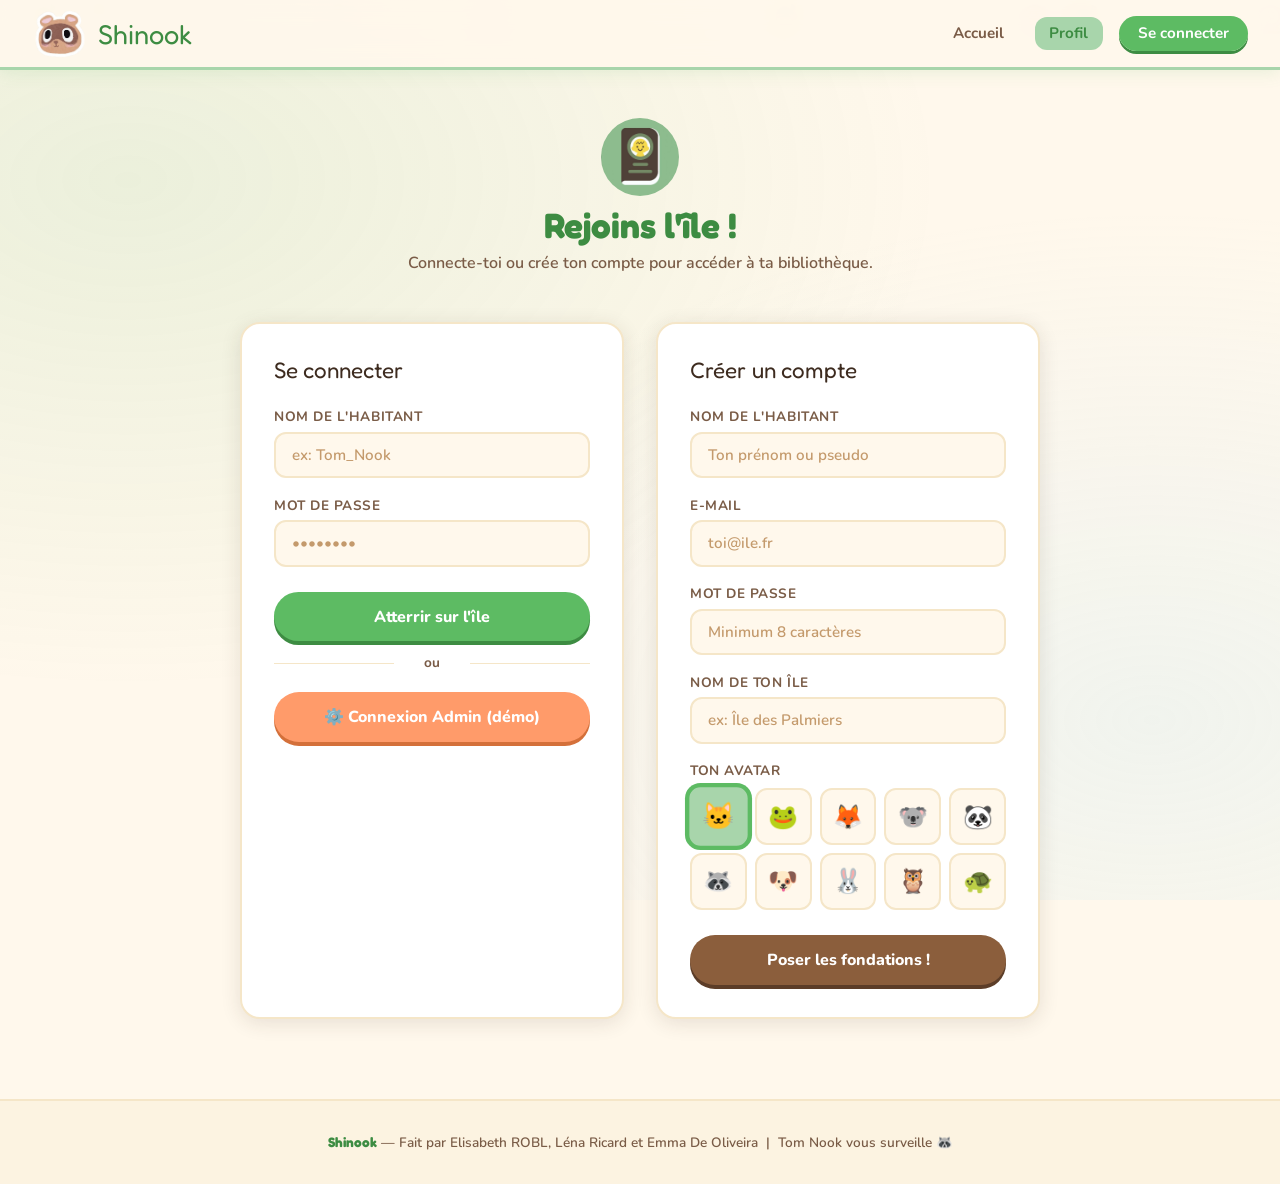
==== public/profile.html @ 112c3295 "feat(profil): profil front" ====
﻿<!DOCTYPE html>
<html lang="fr">
<head>
<meta charset="UTF-8">
<meta name="viewport" content="width=device-width, initial-scale=1.0">
<title>Shinook – Profil & Connexion</title>
<link href="https://fonts.googleapis.com/css2?family=Nunito:wght@400;600;700;800;900&family=Fredoka+One&display=swap" rel="stylesheet">
<link rel="stylesheet" href="css/profile.css">
</head>
<body>

<div class="leaf-bg" id="leafBg"></div>

<!-- ── NAVBAR ── -->
<nav>
  <a href="index.html" class="nav-logo">
    <img src="icons/Shinook.png" alt="Shinook" class="logo">
    Shinook
  </a>
  <ul class="nav-links">
    <li><a href="index.html">Accueil</a></li>
    <li><a href="profile.html" class="active">Profil</a></li>
    <li id="navAuthBtn"><a href="#" class="btn-nav" onclick="showLogin()">Se connecter</a></li>
  </ul>
</nav>

<!-- ── PAGE CONTENT ── -->
<div class="page-wrap">

  <!-- ═══ AUTH VIEW ═══ -->
  <div id="authView">
    <div class="auth-header">
      <img src="icons/profil.jpg" alt="Profil" class="welcome-emoji">
      <h1>Rejoins l'île !</h1>
      <p>Connecte-toi ou crée ton compte pour accéder à ta bibliothèque.</p>
    </div>
    <div class="auth-container">

      <!-- LOGIN -->
      <div class="auth-card">
        <div class="auth-card-title">Se connecter</div>
        <div class="form-group">
          <label>Nom de l'habitant</label>
          <input type="text" id="loginUser" placeholder="ex: Tom_Nook">
        </div>
        <div class="form-group">
          <label>Mot de passe</label>
          <input type="password" id="loginPass" placeholder="••••••••">
        </div>
        <button class="btn-full" onclick="doLogin()">Atterrir sur l'île</button>
        <div class="form-divider">ou</div>
        <button class="btn-full" style="background:var(--accent);box-shadow:0 4px 0 #d4703a;" onclick="doLogin('admin')">⚙️ Connexion Admin (démo)</button>
      </div>

      <!-- REGISTER -->
      <div class="auth-card" style="animation-delay:0.1s">
        <div class="auth-card-title">Créer un compte</div>
        <div class="form-group">
          <label>Nom de l'habitant</label>
          <input type="text" id="regName" placeholder="Ton prénom ou pseudo">
        </div>
        <div class="form-group">
          <label>E-mail</label>
          <input type="email" id="regEmail" placeholder="toi@ile.fr">
        </div>
        <div class="form-group">
          <label>Mot de passe</label>
          <input type="password" id="regPass" placeholder="Minimum 8 caractères">
        </div>
        <div class="form-group">
          <label>Nom de ton île</label>
          <input type="text" id="regIsland" placeholder="ex: Île des Palmiers">
        </div>
        <div class="form-group">
          <label>Ton avatar</label>
          <div class="avatar-selector" id="avatarSelector">
            <div class="avatar-opt selected" data-avatar="🐱">🐱</div>
            <div class="avatar-opt" data-avatar="🐸">🐸</div>
            <div class="avatar-opt" data-avatar="🦊">🦊</div>
            <div class="avatar-opt" data-avatar="🐨">🐨</div>
            <div class="avatar-opt" data-avatar="🐼">🐼</div>
            <div class="avatar-opt" data-avatar="🦝">🦝</div>
            <div class="avatar-opt" data-avatar="🐶">🐶</div>
            <div class="avatar-opt" data-avatar="🐰">🐰</div>
            <div class="avatar-opt" data-avatar="🦉">🦉</div>
            <div class="avatar-opt" data-avatar="🐢">🐢</div>
          </div>
        </div>
        <button class="btn-full" style="background:var(--brown);box-shadow:0 4px 0 #5c3d28;" onclick="doRegister()">Poser les fondations !</button>
      </div>

    </div>
  </div>

  <!-- ═══ PROFILE VIEW ═══ -->
  <div id="profileView">

    <!-- Profile Banner -->
    <div class="profile-banner">
      <div class="profile-avatar" id="pAvatar">🐱</div>
      <div class="profile-info">
        <div class="p-name" id="pName">Habitant</div>
        <div class="p-island">🏝️ <span id="pIsland">Île Mystérieuse</span></div>
        <div class="p-role" id="pRole">🌿 Habitant</div>
      </div>
      <div class="profile-stats" id="pStats"></div>
      <button class="logout-btn" onclick="doLogout()">👋 Quitter l'île</button>
    </div>

    <!-- My Library -->
    <div class="section-header">
      <div class="section-title">🎮 Ma bibliothèque</div>
      <a href="index.html" style="padding:0.5rem 1.2rem;background:var(--green);color:white;border-radius:50px;text-decoration:none;font-weight:800;font-size:0.85rem;box-shadow:0 3px 0 var(--green-dark);transition:all 0.2s;" onmouseover="this.style.transform='translateY(-2px)'" onmouseout="this.style.transform=''">+ Ajouter des jeux</a>
    </div>

    <div class="library-grid" id="libraryGrid"></div>

  </div>

</div>

<!-- ── EDIT MODAL ── -->
<div class="modal-overlay" id="editOverlay">
  <div class="modal">
    <div class="modal-head">
      <h2>✏️ Modifier l'entrée</h2>
      <button class="modal-close-btn" onclick="closeEdit()">✕</button>
    </div>
    <div class="modal-form">
      <div class="form-group">
        <label>Temps de jeu (h)</label>
        <input type="number" id="editPlaytime" min="0" max="9999" placeholder="42">
      </div>
      <div class="form-group">
        <label>Genre du personnage</label>
        <select id="editGender">
          <option value="🧑 Neutre">🧑 Neutre</option>
          <option value="👦 Masculin">👦 Masculin</option>
          <option value="👧 Féminin">👧 Féminin</option>
          <option value="🤖 Robot">🤖 Robot</option>
        </select>
      </div>
      <div class="form-group">
        <label>Notes perso</label>
        <input type="text" id="editNotes" placeholder="Mon jeu préféré !">
      </div>
      <button class="btn-full" onclick="saveEdit()">💾 Sauvegarder</button>
    </div>
  </div>
</div>

<div class="toast" id="toast"></div>

<footer>
  <strong>Shinook</strong> — Fait par Elisabeth ROBL, Léna Ricard et Emma De Oliveira &nbsp;|&nbsp; Tom Nook vous surveille 🦝
</footer>

<script>
/* ── LEAF BACKGROUND ── */
const leafBg = document.getElementById('leafBg');
const leafStickers = [
  'stickers/ballon.png',
  'stickers/objet.png',
  'stickers/fossile.png',
  'stickers/cloquettes.png',
];
for (let i = 0; i < 15; i++) {
  const s = document.createElement('img');
  s.className = 'leaf-sticker';
  const stickerSrc = leafStickers[Math.floor(Math.random() * leafStickers.length)];
  s.src = stickerSrc;
  if (stickerSrc.includes('ballon.png')) {
    s.classList.add('no-rotate');
  }
  s.alt = '';
  s.setAttribute('aria-hidden', 'true');
  s.style.left = Math.random() * 100 + '%';
  s.style.animationDuration = (8 + Math.random() * 14) + 's';
  s.style.animationDelay = (Math.random() * 12) + 's';
  s.style.width = (20 + Math.random() * 24) + 'px';
  leafBg.appendChild(s);
}

/* ── DATA ── */
const GAMES_DATA = {
  1: { title: 'Forêt des Origines', genre: 'RPG', emoji: '🌿', trophies: [
    { icon: '🌱', name: 'Premier Pas' }, { icon: '🍄', name: 'Cueilleur Pro' },
    { icon: '🦌', name: 'Ami des Bêtes' }, { icon: '✨', name: 'Magie Verte' },
  ]},
  5: { title: 'Pirates du Lagon', genre: 'Aventure', emoji: '⚓', trophies: [
    { icon: '⚓', name: 'Premier Mousse' }, { icon: '🦜', name: 'Ami du Perroquet' },
    { icon: '💰', name: 'Richesse des Mers' }, { icon: '🗺️', name: 'Cartographe' }, { icon: '🏴‍☠️', name: 'Capitaine' },
  ]},
};

/* ── SESSION STATE ── */
let currentUser = null;
let editingGameId = null;

const MOCK_USERS = {
  player: {
    name: 'Nook Junior',
    island: 'Île des Érables',
    avatar: '🦝',
    role: 'Habitant',
    library: {
      1: { playtime: randomHours(), addedDate: randomDate(), gender: '🧑 Neutre', notes: 'Super ambiance !', earnedTrophies: [0, 1] },
      5: { playtime: randomHours(), addedDate: randomDate(), gender: '👦 Masculin', notes: 'J\'adore ce jeu', earnedTrophies: [0, 2, 4] },
    }
  },
  admin: {
    name: 'Tom Raton',
    island: 'Nook Inc. HQ',
    avatar: '🦝',
    role: 'Administrateur',
    library: {
      1: { playtime: randomHours(), addedDate: randomDate(), gender: '🧑 Neutre', notes: '', earnedTrophies: [0, 1, 2, 3] },
    }
  }
};

function randomHours() { return Math.floor(Math.random() * 300) + 5; }
function randomDate() {
  const d = new Date(Date.now() - Math.random() * 1000 * 60 * 60 * 24 * 400);
  return d.toLocaleDateString('fr-FR');
}
function randomDeathDate() {
  const d = new Date(Date.now() - Math.random() * 1000 * 60 * 60 * 24 * 200);
  return d.toLocaleDateString('fr-FR');
}

/* ── AUTH LOGIC ── */
function doLogin(type = 'player') {
  const user = type === 'admin' ? MOCK_USERS.admin : MOCK_USERS.player;
  currentUser = JSON.parse(JSON.stringify(user)); // deep clone
  showProfile();
  showToast('🌿 Bienvenue sur l\'île, ' + currentUser.name + ' !', 'success');
}

function doRegister() {
  const name = document.getElementById('regName').value.trim();
  const email = document.getElementById('regEmail').value.trim();
  const pass = document.getElementById('regPass').value;
  const island = document.getElementById('regIsland').value.trim();
  const avatar = document.querySelector('.avatar-opt.selected')?.dataset.avatar || '🐱';

  if (!name || !email || !pass || !island) {
    showToast('⚠️ Remplis tous les champs !', '');
    return;
  }
  if (pass.length < 8) {
    showToast('⚠️ Mot de passe trop court (min 8 car.) !', '');
    return;
  }

  currentUser = {
    name, island, avatar, role: 'Habitant', library: {}
  };
  showProfile();
  showToast('🏠 Compte créé ! Bienvenue sur l\'île, ' + name + ' !', 'success');
}

function doLogout() {
  currentUser = null;
  document.getElementById('profileView').style.display = 'none';
  document.getElementById('authView').style.display = 'block';
  document.getElementById('navAuthBtn').innerHTML = '<a href="#" class="btn-nav" onclick="showLogin()">Se connecter</a>';
  showToast('👋 À bientôt sur l\'île !', '');
}

function showLogin() {
  document.getElementById('authView').style.display = 'block';
  document.getElementById('profileView').style.display = 'none';
}

/* ── AVATAR SELECTOR ── */
document.getElementById('avatarSelector').querySelectorAll('.avatar-opt').forEach(opt => {
  opt.addEventListener('click', () => {
    document.querySelectorAll('.avatar-opt').forEach(o => o.classList.remove('selected'));
    opt.classList.add('selected');
  });
});

/* ── RENDER PROFILE ── */
function showProfile() {
  document.getElementById('authView').style.display = 'none';
  document.getElementById('profileView').style.display = 'block';

  document.getElementById('pAvatar').textContent = currentUser.avatar;
  document.getElementById('pName').textContent = currentUser.name;
  document.getElementById('pIsland').textContent = currentUser.island;
  document.getElementById('pRole').innerHTML = (currentUser.role === 'Administrateur' ? '⚙️' : '🌿') + ' ' + currentUser.role;

  const libCount = Object.keys(currentUser.library).length;
  const totalHours = Object.values(currentUser.library).reduce((a, b) => a + (b.playtime || 0), 0);
  const totalTrophies = Object.values(currentUser.library).reduce((a, b) => a + (b.earnedTrophies?.length || 0), 0);

  document.getElementById('pStats').innerHTML = `
    <div class="p-stat"><div class="sv">${libCount}</div><div class="sl">Jeux</div></div>
    <div class="p-stat"><div class="sv">${totalHours}h</div><div class="sl">Jeu total</div></div>
    <div class="p-stat"><div class="sv">${totalTrophies}</div><div class="sl">Trophées</div></div>
  `;

  // Update nav
  document.getElementById('navAuthBtn').innerHTML = `<a href="profile.html" class="active" style="color:var(--green-dark)!important;font-weight:800!important;">${currentUser.avatar} ${currentUser.name}</a>`;

  renderLibrary();
}

/* ── RENDER LIBRARY ── */
function renderLibrary() {
  const grid = document.getElementById('libraryGrid');
  const lib = currentUser.library;
  const keys = Object.keys(lib);

  if (!keys.length) {
    grid.innerHTML = `
      <div class="empty-lib">
        <span class="e-emoji">🏝️</span>
        <h3>Ta bibliothèque est vide !</h3>
        <p>Explore l'accueil et ajoute des jeux à ta collection.</p>
        <a href="index.html">🎮 Découvrir les jeux →</a>
      </div>`;
    return;
  }

  grid.innerHTML = '';
  keys.forEach((gid, idx) => {
    const entry = lib[gid];
    const game = GAMES_DATA[gid];
    if (!game) return;
    const deathDate = randomDeathDate();

    const trophiesHTML = game.trophies.map((t, i) => {
      const earned = entry.earnedTrophies?.includes(i);
      return `<span class="lib-trophy${earned ? '' : ' locked'}">${t.icon} ${t.name}</span>`;
    }).join('');

    const card = document.createElement('div');
    card.className = 'lib-card';
    card.style.animationDelay = (idx * 0.07) + 's';
    card.innerHTML = `
      <div class="lib-card-top">
        <div class="lib-emoji">${game.emoji}</div>
        <div class="lib-info">
          <div class="lib-title">${game.title}</div>
          <div class="lib-genre">${game.genre} · ${entry.gender}</div>
        </div>
      </div>
      <div class="lib-card-meta">
        <div class="lib-meta-item"><div class="mv">${entry.playtime}h</div><div class="ml">Temps</div></div>
        <div class="lib-meta-item"><div class="mv">${entry.addedDate}</div><div class="ml">Ajouté le</div></div>
        <div class="lib-meta-item"><div class="mv" title="${entry.notes || '—'}">${entry.notes ? '📝' : '—'}</div><div class="ml">Notes</div></div>
      </div>
      <div class="lib-trophies">${trophiesHTML}</div>
      <span class="death-badge">💀 Dernière mort : ${deathDate}</span>
      <div class="lib-actions">
        <button class="lib-btn lib-btn-edit" onclick="openEdit(${gid})">✏️ Modifier</button>
        <button class="lib-btn lib-btn-del" onclick="removeGame(${gid})">🗑️ Retirer</button>
      </div>`;
    grid.appendChild(card);
  });
}

/* ── EDIT MODAL ── */
function openEdit(gid) {
  editingGameId = gid;
  const entry = currentUser.library[gid];
  document.getElementById('editPlaytime').value = entry.playtime;
  document.getElementById('editGender').value = entry.gender;
  document.getElementById('editNotes').value = entry.notes || '';
  document.getElementById('editOverlay').classList.add('open');
  document.body.style.overflow = 'hidden';
}

function closeEdit() {
  document.getElementById('editOverlay').classList.remove('open');
  document.body.style.overflow = '';
  editingGameId = null;
}

function saveEdit() {
  const entry = currentUser.library[editingGameId];
  entry.playtime = parseInt(document.getElementById('editPlaytime').value) || entry.playtime;
  entry.gender = document.getElementById('editGender').value;
  entry.notes = document.getElementById('editNotes').value;
  closeEdit();
  renderLibrary();
  showProfile();
  showToast('✅ Modifications sauvegardées !', 'success');
}

function removeGame(gid) {
  if (!confirm('Retirer ce jeu de ta bibliothèque ?')) return;
  delete currentUser.library[gid];
  renderLibrary();
  showProfile();
  showToast('🗑️ Jeu retiré de ta bibliothèque.', '');
}

document.getElementById('editOverlay').addEventListener('click', e => {
  if (e.target === document.getElementById('editOverlay')) closeEdit();
});
document.addEventListener('keydown', e => { if (e.key === 'Escape') closeEdit(); });

/* ── TOAST ── */
function showToast(msg, type = '') {
  const t = document.getElementById('toast');
  t.textContent = msg;
  t.className = 'toast show ' + type;
  setTimeout(() => t.className = 'toast', 2800);
}

/* ── INIT ── */
document.getElementById('authView').style.display = 'block';
document.getElementById('profileView').style.display = 'none';
</script>
</body>
</html>
---- public/css/profile.css ----
﻿:root {
    --green: #5DBB63;
    --green-dark: #3d8c42;
    --green-light: #a8d5ab;
    --cream: #FFF8EC;
    --sand: #F5E6C8;
    --brown: #8B5E3C;
    --brown-light: #C49A6C;
    --sky: #B8E4F9;
    --sky-dark: #7DC4E8;
    --accent: #FF9B6A;
    --accent2: #FFD166;
    --text: #3D2B1F;
    --text-light: #7A5C47;
    --white: #FFFFFF;
    --shadow: 0 4px 20px rgba(61,43,31,0.12);
    --shadow-hover: 0 8px 30px rgba(61,43,31,0.18);
    --radius: 20px;
    --radius-sm: 12px;
  }

  * { margin: 0; padding: 0; box-sizing: border-box; }

  body {
    font-family: 'Nunito', sans-serif;
    background-color: var(--cream);
    color: var(--text);
    min-height: 100vh;
    overflow-x: hidden;
  }

  body::before {
    content: '';
    position: fixed;
    inset: 0;
    background:
      radial-gradient(ellipse at 10% 20%, rgba(93,187,99,0.12) 0%, transparent 50%),
      radial-gradient(ellipse at 90% 80%, rgba(184,228,249,0.2) 0%, transparent 50%);
    pointer-events: none;
    z-index: 0;
  }

  .leaf-bg { position: fixed; inset: 0; pointer-events: none; z-index: 0; overflow: hidden; }
  .leaf-bg .leaf-sticker {
    position: absolute; width: 32px; height: auto; opacity: 0.1;
    animation: leafFloat linear infinite;
    object-fit: contain;
  }
  .leaf-bg .leaf-sticker.no-rotate {
    animation-name: leafFloatNoRotate;
  }
  @keyframes leafFloat {
    0% { transform: translateY(100vh) rotate(0deg); opacity: 0; }
    10% { opacity: 0.1; }
    90% { opacity: 0.1; }
    100% { transform: translateY(-10vh) rotate(360deg); opacity: 0; }
  }
  @keyframes leafFloatNoRotate {
    0% { transform: translateY(100vh); opacity: 0; }
    10% { opacity: 0.1; }
    90% { opacity: 0.1; }
    100% { transform: translateY(-10vh); opacity: 0; }
  }

  /* ── NAVBAR ── */
  nav {
    position: sticky; top: 0; z-index: 100;
    background: rgba(255,248,236,0.92);
    backdrop-filter: blur(12px);
    border-bottom: 3px solid var(--green-light);
    padding: 0 2rem; height: 70px;
    display: flex; align-items: center; justify-content: space-between;
    box-shadow: 0 2px 16px rgba(93,187,99,0.15);
  }
  .nav-logo {
    display: flex; align-items: center; gap: 0.6rem;
    font-family: 'Fredoka One', cursive; font-size: 1.7rem;
    color: var(--green-dark); text-decoration: none;
  }
  .nav-logo .logo {
    width: 56px;
    height: 56px;
    display: block;
    object-fit: contain;
  }

  .nav-links { display: flex; align-items: center; gap: 1rem; list-style: none; }
  .nav-links a {
    font-weight: 700; color: var(--text-light); text-decoration: none;
    padding: 0.4rem 0.9rem; border-radius: var(--radius-sm);
    transition: all 0.2s; font-size: 0.95rem;
  }
  .nav-links a:hover, .nav-links a.active { background: var(--green-light); color: var(--green-dark); }
  .btn-nav {
    background: var(--green); color: white !important;
    border-radius: 50px !important; padding: 0.45rem 1.2rem !important;
    box-shadow: 0 3px 0 var(--green-dark); transition: all 0.15s !important;
  }
  .btn-nav:hover { background: var(--green-dark) !important; transform: translateY(-2px); box-shadow: 0 5px 0 #2d6630 !important; }

  /* ── MAIN WRAPPER ── */
  .page-wrap { position: relative; z-index: 1; max-width: 1000px; margin: 0 auto; padding: 3rem 2rem 5rem; }

  /* ── AUTH PANELS ── */
  .auth-container {
    display: grid;
    grid-template-columns: 1fr 1fr;
    gap: 2rem;
    max-width: 800px;
    margin: 0 auto;
  }
  @media (max-width: 640px) { .auth-container { grid-template-columns: 1fr; } }

  .auth-header {
    text-align: center;
    margin-bottom: 3rem;
    animation: fadeDown 0.6s ease both;
  }
  .auth-header .welcome-emoji {
    width: 78px;
    height: 78px;
    display: block;
    margin: 0 auto 0.5rem;
    object-fit: cover;
    border-radius: 50%;
    animation: bounce 2s ease-in-out infinite;
  }
  @keyframes bounce { 0%,100%{transform:translateY(0)} 50%{transform:translateY(-8px)} }
  .auth-header h1 { font-family: 'Fredoka One', cursive; font-size: 2.2rem; color: var(--green-dark); margin-bottom: 0.4rem; }
  .auth-header p { color: var(--text-light); font-weight: 600; font-size: 1rem; }

  @keyframes fadeDown {
    from { opacity: 0; transform: translateY(-16px); }
    to { opacity: 1; transform: translateY(0); }
  }

  .auth-card {
    background: white;
    border-radius: var(--radius);
    padding: 2rem;
    box-shadow: var(--shadow);
    border: 2.5px solid var(--sand);
    animation: cardIn 0.5s ease both;
    transition: border-color 0.25s;
  }
  .auth-card:hover { border-color: var(--green-light); }
  @keyframes cardIn {
    from { opacity: 0; transform: translateY(20px) scale(0.97); }
    to { opacity: 1; transform: translateY(0) scale(1); }
  }
  .auth-card:last-child { animation-delay: 0.1s; }

  .auth-card-title {
    font-family: 'Fredoka One', cursive;
    font-size: 1.4rem;
    color: var(--text);
    margin-bottom: 1.5rem;
    display: flex;
    align-items: center;
    gap: 0.5rem;
  }

  .form-group { margin-bottom: 1.1rem; }
  .form-group label {
    display: block;
    font-weight: 700;
    font-size: 0.85rem;
    color: var(--text-light);
    margin-bottom: 0.35rem;
    text-transform: uppercase;
    letter-spacing: 0.04em;
  }
  .form-group input, .form-group select {
    width: 100%;
    padding: 0.7rem 1rem;
    border: 2.5px solid var(--sand);
    border-radius: var(--radius-sm);
    background: var(--cream);
    font-family: 'Nunito', sans-serif;
    font-size: 0.95rem;
    font-weight: 600;
    color: var(--text);
    outline: none;
    transition: border-color 0.2s, box-shadow 0.2s;
    appearance: none;
  }
  .form-group input:focus, .form-group select:focus {
    border-color: var(--green);
    box-shadow: 0 0 0 3px rgba(93,187,99,0.2);
    background: white;
  }
  .form-group input::placeholder { color: var(--brown-light); }

  .avatar-selector {
    display: grid;
    grid-template-columns: repeat(5, 1fr);
    gap: 0.5rem;
    margin-top: 0.5rem;
  }
  .avatar-opt {
    aspect-ratio: 1;
    display: flex;
    align-items: center;
    justify-content: center;
    font-size: 1.5rem;
    background: var(--cream);
    border: 2.5px solid var(--sand);
    border-radius: var(--radius-sm);
    cursor: pointer;
    transition: all 0.15s;
  }
  .avatar-opt:hover { background: var(--green-light); border-color: var(--green); transform: scale(1.1); }
  .avatar-opt.selected { background: var(--green-light); border-color: var(--green); box-shadow: 0 0 0 2px var(--green); transform: scale(1.1); }

  .btn-full {
    width: 100%;
    padding: 0.85rem 1.5rem;
    background: var(--green);
    color: white;
    border: none;
    border-radius: 50px;
    font-family: 'Nunito', sans-serif;
    font-weight: 800;
    font-size: 1rem;
    cursor: pointer;
    box-shadow: 0 4px 0 var(--green-dark);
    transition: all 0.15s;
    margin-top: 0.5rem;
  }
  .btn-full:hover { background: var(--green-dark); transform: translateY(-2px); box-shadow: 0 6px 0 #2d6630; }
  .btn-full:active { transform: translateY(2px); box-shadow: 0 2px 0 var(--green-dark); }

  .form-divider {
    text-align: center;
    color: var(--text-light);
    font-size: 0.85rem;
    font-weight: 700;
    margin: 0.75rem 0;
    position: relative;
  }
  .form-divider::before, .form-divider::after {
    content: '';
    position: absolute;
    top: 50%;
    width: 38%;
    height: 1.5px;
    background: var(--sand);
  }
  .form-divider::before { left: 0; }
  .form-divider::after { right: 0; }

  /* ── PROFILE PAGE ── */
  #profileView { display: none; }

  .profile-banner {
    background: linear-gradient(135deg, var(--green-light) 0%, var(--sky) 60%, var(--sand) 100%);
    border-radius: var(--radius);
    padding: 2rem 2.5rem;
    display: flex;
    align-items: center;
    gap: 2rem;
    margin-bottom: 2rem;
    box-shadow: var(--shadow);
    position: relative;
    overflow: hidden;
    animation: fadeDown 0.5s ease both;
    flex-wrap: wrap;
  }
  .profile-banner::before {
    content: '🌿🍃🌸🍀';
    position: absolute;
    bottom: -10px; right: 20px;
    font-size: 3rem;
    opacity: 0.15;
    letter-spacing: 0.5rem;
  }

  .profile-avatar {
    width: 90px; height: 90px;
    background: white;
    border-radius: 50%;
    display: flex; align-items: center; justify-content: center;
    font-size: 3rem;
    box-shadow: 0 4px 16px rgba(61,43,31,0.15);
    border: 4px solid white;
    flex-shrink: 0;
  }

  .profile-info { flex: 1; min-width: 200px; }
  .profile-info .p-name {
    font-family: 'Fredoka One', cursive;
    font-size: 2rem;
    color: var(--brown);
    line-height: 1;
    margin-bottom: 0.3rem;
  }
  .profile-info .p-island {
    font-size: 0.9rem;
    color: var(--text-light);
    font-weight: 700;
    margin-bottom: 0.6rem;
  }
  .profile-info .p-role {
    display: inline-flex; align-items: center; gap: 0.4rem;
    padding: 0.2rem 0.8rem;
    background: white;
    border-radius: 50px;
    font-size: 0.8rem;
    font-weight: 800;
    color: var(--brown);
    box-shadow: 0 2px 8px rgba(61,43,31,0.1);
  }

  .profile-stats {
    display: flex;
    gap: 1rem;
    flex-wrap: wrap;
  }
  .p-stat {
    background: white;
    border-radius: var(--radius-sm);
    padding: 0.7rem 1.2rem;
    text-align: center;
    box-shadow: 0 2px 10px rgba(61,43,31,0.08);
    min-width: 80px;
  }
  .p-stat .sv { font-family: 'Fredoka One', cursive; font-size: 1.4rem; color: var(--green-dark); }
  .p-stat .sl { font-size: 0.72rem; color: var(--text-light); font-weight: 700; text-transform: uppercase; }

  .section-header {
    display: flex;
    align-items: center;
    justify-content: space-between;
    margin-bottom: 1.2rem;
    flex-wrap: wrap;
    gap: 0.5rem;
  }
  .section-title {
    font-family: 'Fredoka One', cursive;
    font-size: 1.5rem;
    color: var(--brown);
    display: flex;
    align-items: center;
    gap: 0.5rem;
  }

  /* ── LIBRARY GRID ── */
  .library-grid {
    display: grid;
    grid-template-columns: repeat(auto-fill, minmax(280px, 1fr));
    gap: 1.2rem;
    margin-bottom: 3rem;
  }

  .lib-card {
    background: white;
    border-radius: var(--radius);
    overflow: hidden;
    box-shadow: var(--shadow);
    border: 2.5px solid var(--sand);
    transition: transform 0.2s, box-shadow 0.2s;
    animation: cardIn 0.4s ease both;
  }
  .lib-card:hover { transform: translateY(-4px); box-shadow: var(--shadow-hover); border-color: var(--green-light); }

  .lib-card-top {
    display: flex;
    align-items: center;
    gap: 1rem;
    padding: 1rem 1rem 0;
  }
  .lib-emoji {
    width: 56px; height: 56px;
    background: linear-gradient(135deg, var(--green-light), var(--sky));
    border-radius: var(--radius-sm);
    display: flex; align-items: center; justify-content: center;
    font-size: 2rem;
    flex-shrink: 0;
  }
  .lib-info { flex: 1; }
  .lib-title { font-family: 'Fredoka One', cursive; font-size: 1.05rem; color: var(--text); }
  .lib-genre { font-size: 0.78rem; color: var(--text-light); font-weight: 700; }

  .lib-card-meta {
    padding: 0.75rem 1rem;
    display: flex;
    gap: 0.75rem;
    border-top: 1.5px solid var(--sand);
    margin-top: 0.75rem;
    flex-wrap: wrap;
  }
  .lib-meta-item {
    display: flex;
    flex-direction: column;
    align-items: center;
    flex: 1;
    min-width: 60px;
  }
  .lib-meta-item .mv { font-weight: 800; font-size: 0.9rem; color: var(--text); }
  .lib-meta-item .ml { font-size: 0.7rem; color: var(--text-light); font-weight: 700; text-transform: uppercase; }

  .lib-trophies {
    padding: 0 1rem 1rem;
    display: flex;
    gap: 0.3rem;
    flex-wrap: wrap;
  }
  .lib-trophy {
    background: var(--sand);
    border-radius: 50px;
    padding: 0.2rem 0.6rem;
    font-size: 0.75rem;
    font-weight: 700;
    color: var(--brown);
    display: flex;
    align-items: center;
    gap: 0.25rem;
  }
  .lib-trophy.locked { opacity: 0.35; filter: grayscale(1); }

  .lib-actions {
    padding: 0.75rem 1rem;
    border-top: 1.5px solid var(--sand);
    display: flex;
    gap: 0.5rem;
  }
  .lib-btn {
    flex: 1;
    padding: 0.5rem 0.8rem;
    border-radius: 50px;
    border: none;
    font-family: 'Nunito', sans-serif;
    font-weight: 800;
    font-size: 0.8rem;
    cursor: pointer;
    transition: all 0.2s;
  }
  .lib-btn-edit { background: var(--sand); color: var(--brown); border: 2px solid var(--brown-light); }
  .lib-btn-edit:hover { background: var(--brown-light); color: white; transform: translateY(-1px); }
  .lib-btn-del { background: #fff0f0; color: #c0392b; border: 2px solid #ffb3b3; }
  .lib-btn-del:hover { background: #ffd6d6; transform: translateY(-1px); }

  /* Death date card */
  .death-badge {
    display: inline-flex;
    align-items: center;
    gap: 0.3rem;
    padding: 0.2rem 0.7rem;
    background: #fff0f0;
    color: #c0392b;
    border: 1.5px solid #ffb3b3;
    border-radius: 50px;
    font-size: 0.72rem;
    font-weight: 800;
    margin: 0 1rem 0.75rem;
    display: block;
  }

  /* ── EMPTY LIBRARY ── */
  .empty-lib {
    text-align: center;
    padding: 4rem 2rem;
    background: white;
    border-radius: var(--radius);
    border: 2.5px dashed var(--green-light);
    grid-column: 1 / -1;
  }
  .empty-lib .e-emoji { font-size: 4rem; display: block; margin-bottom: 1rem; }
  .empty-lib h3 { font-family: 'Fredoka One', cursive; font-size: 1.5rem; color: var(--brown); margin-bottom: 0.5rem; }
  .empty-lib p { color: var(--text-light); font-weight: 600; font-size: 0.95rem; }
  .empty-lib a {
    display: inline-block; margin-top: 1.2rem;
    padding: 0.65rem 1.5rem;
    background: var(--green); color: white;
    border-radius: 50px; text-decoration: none;
    font-weight: 800; font-size: 0.9rem;
    box-shadow: 0 3px 0 var(--green-dark);
    transition: all 0.2s;
  }
  .empty-lib a:hover { background: var(--green-dark); transform: translateY(-2px); }

  /* ── LOGOUT BTN ── */
  .logout-btn {
    padding: 0.5rem 1.2rem;
    background: #fff0f0;
    color: #c0392b;
    border: 2px solid #ffb3b3;
    border-radius: 50px;
    font-family: 'Nunito', sans-serif;
    font-weight: 800;
    font-size: 0.85rem;
    cursor: pointer;
    transition: all 0.2s;
  }
  .logout-btn:hover { background: #ffd6d6; transform: translateY(-1px); }

  /* ── MODAL EDIT ── */
  .modal-overlay {
    position: fixed; inset: 0;
    background: rgba(61,43,31,0.45);
    backdrop-filter: blur(6px);
    z-index: 200;
    display: flex; align-items: center; justify-content: center;
    padding: 1rem;
    opacity: 0; pointer-events: none;
    transition: opacity 0.25s;
  }
  .modal-overlay.open { opacity: 1; pointer-events: all; }
  .modal {
    background: var(--cream);
    border-radius: 28px;
    max-width: 440px; width: 100%;
    box-shadow: 0 24px 60px rgba(61,43,31,0.25);
    transform: scale(0.92) translateY(20px);
    transition: transform 0.3s cubic-bezier(0.34,1.56,0.64,1);
    border: 3px solid var(--green-light);
    overflow: hidden;
  }
  .modal-overlay.open .modal { transform: scale(1) translateY(0); }
  .modal-head {
    background: linear-gradient(135deg, var(--green-light), var(--sky));
    padding: 1.5rem;
    display: flex; align-items: center; justify-content: space-between;
  }
  .modal-head h2 { font-family: 'Fredoka One', cursive; font-size: 1.3rem; color: var(--brown); }
  .modal-close-btn {
    width: 32px; height: 32px;
    background: rgba(255,255,255,0.7);
    border: none; border-radius: 50%;
    font-size: 1rem; cursor: pointer;
    display: flex; align-items: center; justify-content: center;
    color: var(--brown); font-weight: 900;
    transition: background 0.2s;
  }
  .modal-close-btn:hover { background: white; }
  .modal-form { padding: 1.5rem; }

  /* ── TOAST ── */
  .toast {
    position: fixed; bottom: 2rem; left: 50%;
    transform: translateX(-50%) translateY(80px);
    background: var(--text); color: white;
    padding: 0.8rem 1.8rem; border-radius: 50px;
    font-weight: 700; font-size: 0.92rem;
    z-index: 300;
    transition: transform 0.35s cubic-bezier(0.34,1.56,0.64,1), opacity 0.35s;
    opacity: 0;
    white-space: nowrap;
  }
  .toast.show { transform: translateX(-50%) translateY(0); opacity: 1; }
  .toast.success { background: var(--green-dark); }

  /* ── FOOTER ── */
  footer {
    position: relative; z-index: 1; text-align: center;
    padding: 2rem; color: var(--text-light); font-size: 0.85rem;
    font-weight: 600; border-top: 2px solid var(--sand);
    background: rgba(245,230,200,0.3);
  }
  footer strong { color: var(--green-dark); font-family: 'Fredoka One', cursive; }

  ::-webkit-scrollbar { width: 8px; }
  ::-webkit-scrollbar-track { background: var(--sand); }
  ::-webkit-scrollbar-thumb { background: var(--green-light); border-radius: 4px; }

  @media (max-width: 600px) {
    nav { padding: 0 1rem; }
    .page-wrap { padding: 2rem 1rem 3rem; }
  }
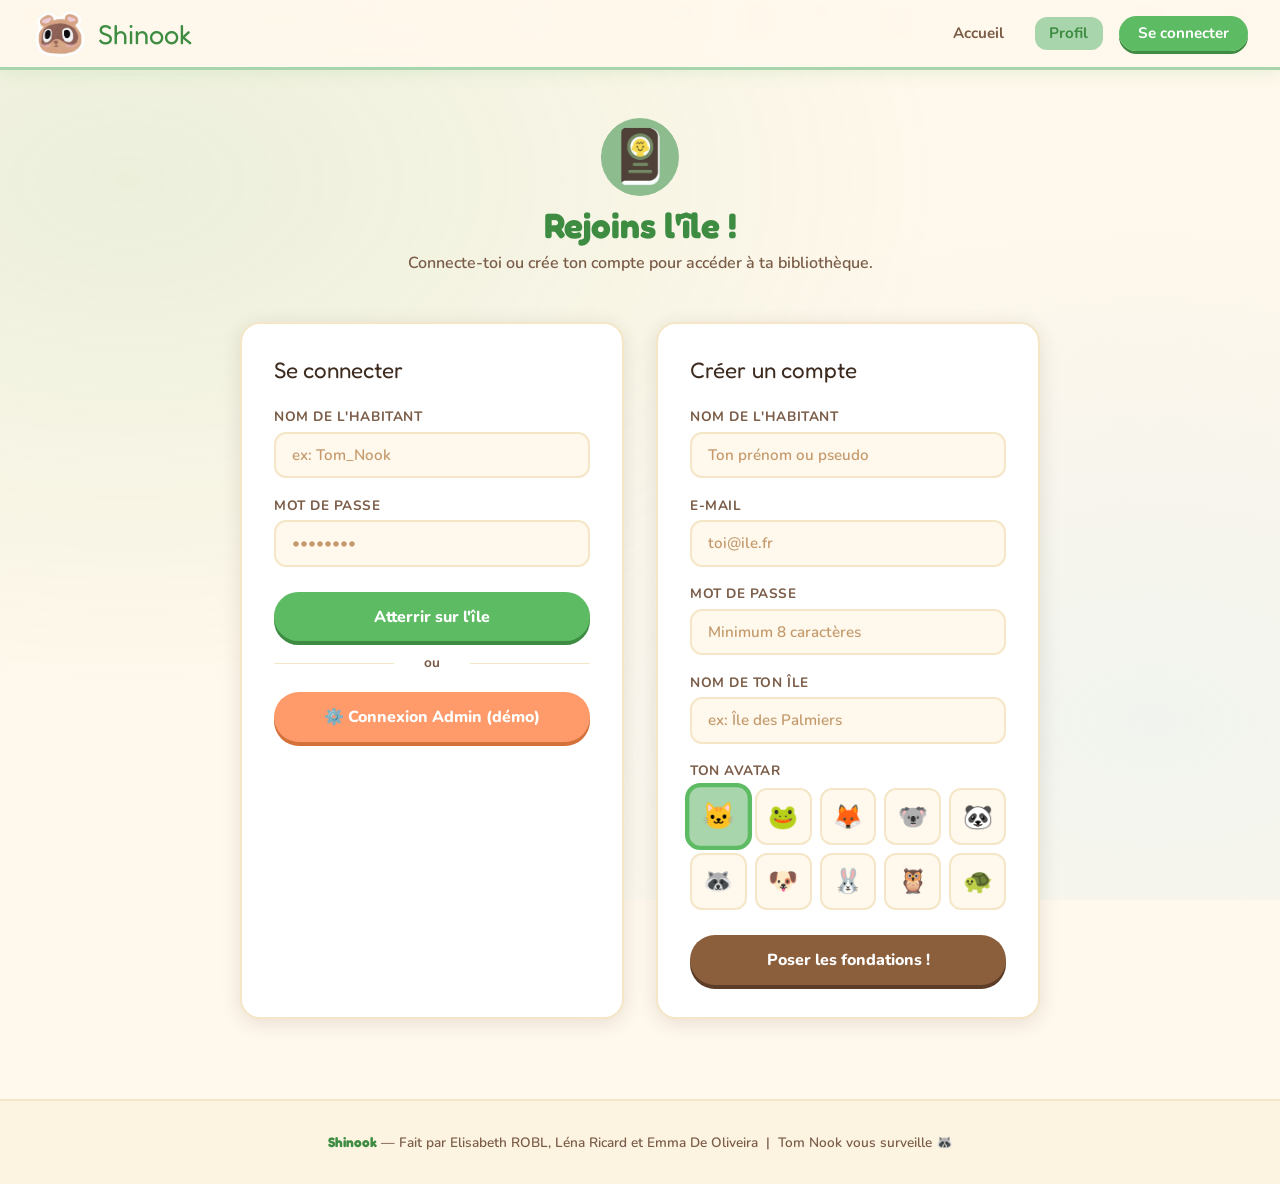
==== commit 9196680d: "feat(fusion): back with front" ====
--- a/public/profile.html
+++ b/public/profile.html
@@ -224,10 +224,6 @@
   const d = new Date(Date.now() - Math.random() * 1000 * 60 * 60 * 24 * 400);
   return d.toLocaleDateString('fr-FR');
 }
-function randomDeathDate() {
-  const d = new Date(Date.now() - Math.random() * 1000 * 60 * 60 * 24 * 200);
-  return d.toLocaleDateString('fr-FR');
-}
 
 /* ── AUTH LOGIC ── */
 function doLogin(type = 'player') {
@@ -329,7 +325,6 @@
     const entry = lib[gid];
     const game = GAMES_DATA[gid];
     if (!game) return;
-    const deathDate = randomDeathDate();
 
     const trophiesHTML = game.trophies.map((t, i) => {
       const earned = entry.earnedTrophies?.includes(i);
@@ -353,7 +348,6 @@
         <div class="lib-meta-item"><div class="mv" title="${entry.notes || '—'}">${entry.notes ? '📝' : '—'}</div><div class="ml">Notes</div></div>
       </div>
       <div class="lib-trophies">${trophiesHTML}</div>
-      <span class="death-badge">💀 Dernière mort : ${deathDate}</span>
       <div class="lib-actions">
         <button class="lib-btn lib-btn-edit" onclick="openEdit(${gid})">✏️ Modifier</button>
         <button class="lib-btn lib-btn-del" onclick="removeGame(${gid})">🗑️ Retirer</button>
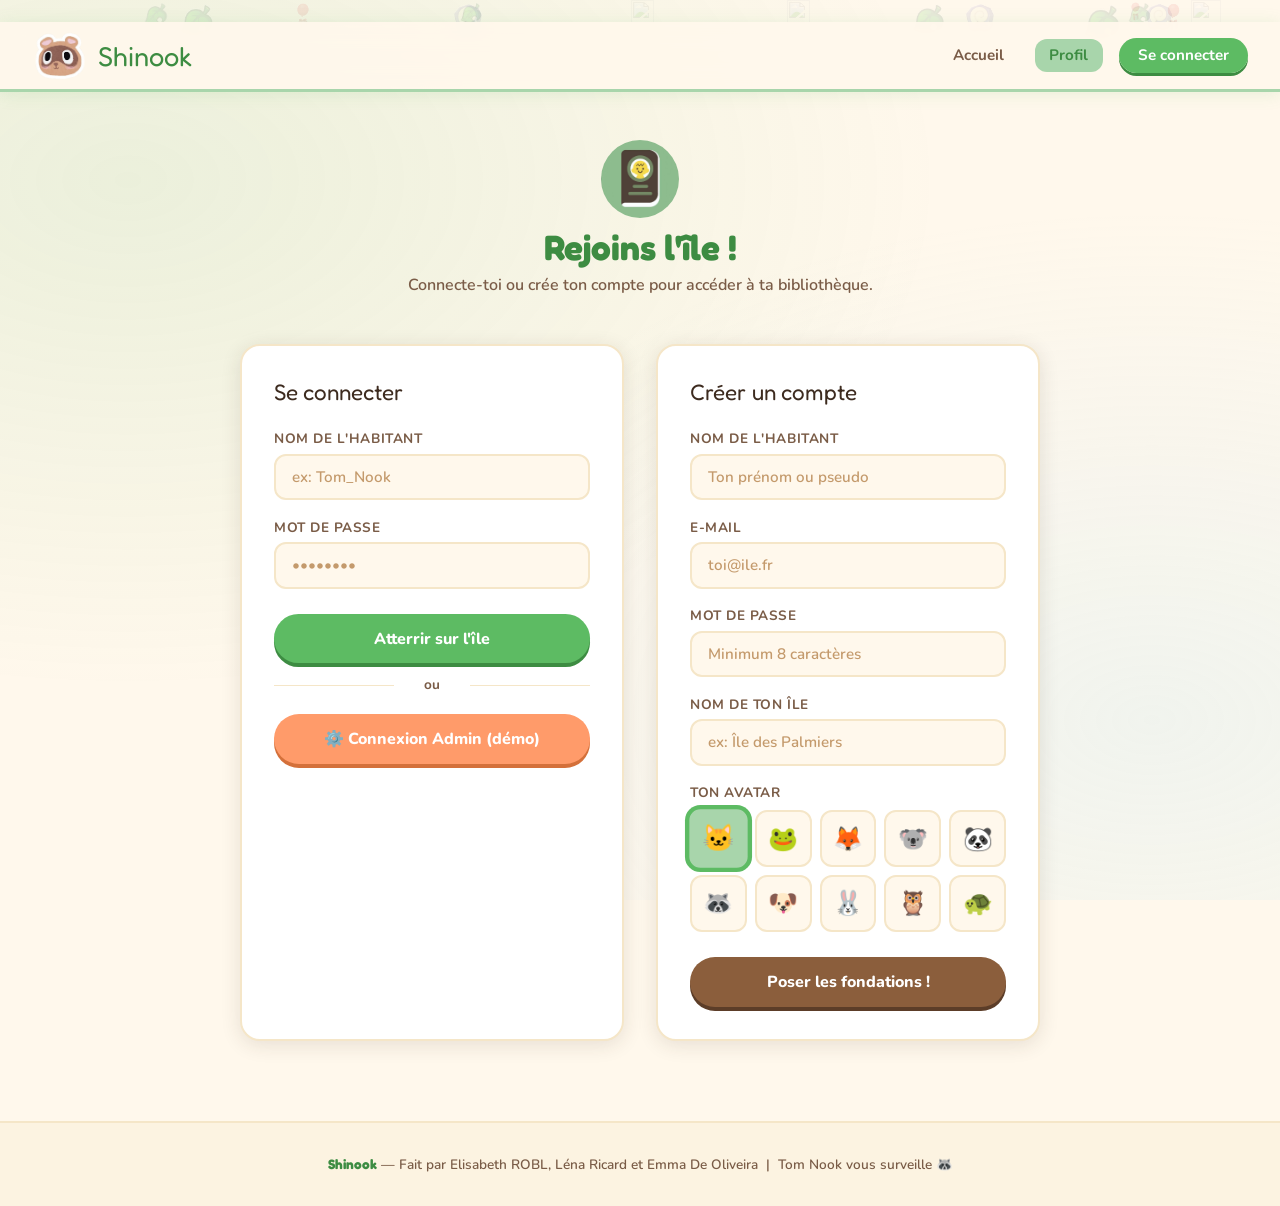
==== commit 7fd7440b: "feat(trophy): add trophy section into profil" ====
--- a/public/profile.html
+++ b/public/profile.html
@@ -1,4 +1,4 @@
-﻿<!DOCTYPE html>
+﻿﻿<!DOCTYPE html>
 <html lang="fr">
 <head>
 <meta charset="UTF-8">
@@ -114,6 +114,13 @@
     </div>
 
     <div class="library-grid" id="libraryGrid"></div>
+
+    <!-- My Trophies -->
+    <div class="section-header" style="margin-top: 3rem; margin-bottom: 1.2rem;">
+      <div class="section-title">🏆 Mes trophés</div>
+    </div>
+
+    <div class="trophies-grid" id="trophiesGrid"></div>
 
   </div>
 
@@ -356,6 +363,54 @@
   });
 }
 
+/* ── RENDER TROPHIES ── */
+function renderTrophies() {
+  const grid = document.getElementById('trophiesGrid');
+  const lib = currentUser.library;
+
+  // Collect all earned trophies
+  const allTrophies = [];
+  Object.entries(lib).forEach(([gid, entry]) => {
+    const game = GAMES_DATA[gid];
+    if (!game) return;
+
+    entry.earnedTrophies?.forEach(trophyIdx => {
+      if (game.trophies[trophyIdx]) {
+        allTrophies.push({
+          ...game.trophies[trophyIdx],
+          gameTitle: game.title,
+          gameEmoji: game.emoji,
+        });
+      }
+    });
+  });
+
+  if (!allTrophies.length) {
+    grid.innerHTML = `
+      <div class="empty-trophies">
+        <span class="e-emoji">🏜️</span>
+        <h3>Aucun trophé gagné...</h3>
+        <p>Ajoute des jeux à ta bibliothèque et joue pour débloquer des trophées !</p>
+        <a href="index.html">🎮 Découvrir les jeux →</a>
+      </div>`;
+    return;
+  }
+
+  grid.innerHTML = '';
+  allTrophies.forEach((trophy, idx) => {
+    const card = document.createElement('div');
+    card.className = 'trophy-card';
+    card.style.animationDelay = (idx * 0.05) + 's';
+    card.innerHTML = `
+      <div class="trophy-icon">${trophy.icon}</div>
+      <div class="trophy-info">
+        <div class="trophy-name">${trophy.name}</div>
+        <div class="trophy-game">${trophy.gameEmoji} ${trophy.gameTitle}</div>
+      </div>`;
+    grid.appendChild(card);
+  });
+}
+
 /* ── EDIT MODAL ── */
 function openEdit(gid) {
   editingGameId = gid;
